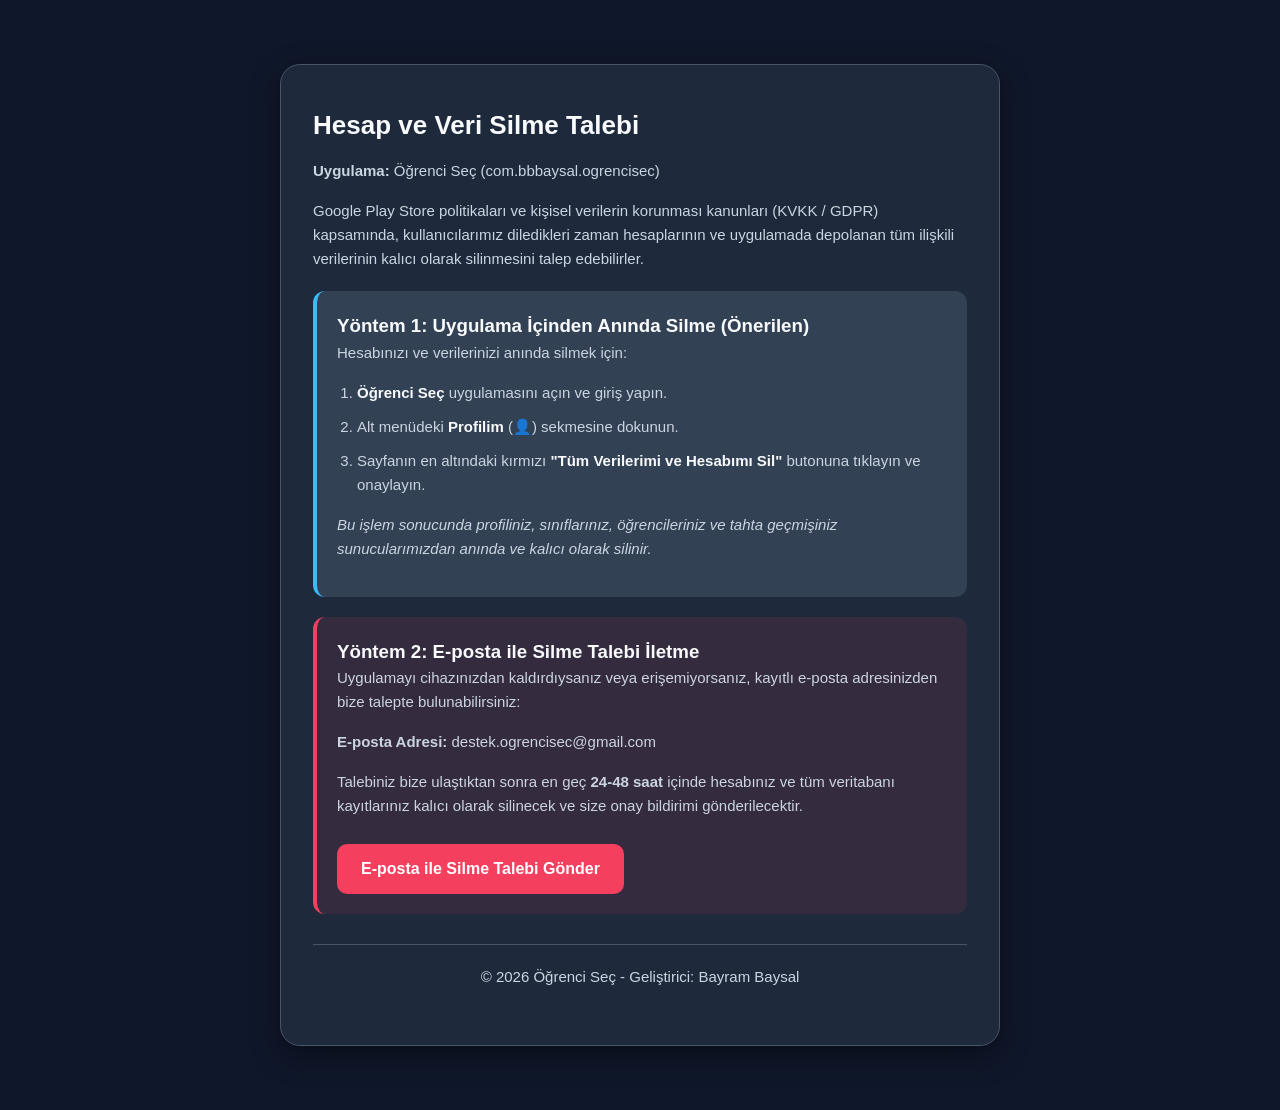
==== delete-account.html @ b52b2b7c "Add files via upload" ====
<!DOCTYPE html>
<html lang="tr">
<head>
    <meta charset="UTF-8">
    <meta name="viewport" content="width=device-width, initial-scale=1.0">
    <title>Hesap ve Veri Silme Talebi - Öğrenci Seç</title>
    <style>
        :root {
            --bg-color: #0f172a;
            --surface-color: #1e293b;
            --card-color: #334155;
            --accent-color: #38bdf8;
            --danger-color: #f43f5e;
            --text-main: #f8fafc;
            --text-muted: #94a3b8;
            --border-color: #475569;
        }

        * {
            box-sizing: border-box;
            margin: 0;
            padding: 0;
            font-family: -apple-system, BlinkMacSystemFont, "Segoe UI", Roboto, Helvetica, Arial, sans-serif;
        }

        body {
            background-color: var(--bg-color);
            color: var(--text-main);
            line-height: 1.6;
            padding: 24px 16px;
        }

        .container {
            max-width: 720px;
            margin: 40px auto;
            background-color: var(--surface-color);
            padding: 40px 32px;
            border-radius: 20px;
            box-shadow: 0 10px 30px rgba(0, 0, 0, 0.4);
            border: 1px solid var(--border-color);
        }

        h1 {
            font-size: 26px;
            color: var(--text-main);
            margin-bottom: 12px;
        }

        p {
            color: #cbd5e1;
            margin-bottom: 16px;
            font-size: 15px;
        }

        .card {
            background-color: var(--card-color);
            border-radius: 12px;
            padding: 20px;
            margin: 20px 0;
            border-left: 4px solid var(--accent-color);
        }

        .card-danger {
            border-left-color: var(--danger-color);
            background-color: rgba(244, 63, 94, 0.1);
        }

        ol {
            margin-left: 20px;
            margin-bottom: 16px;
            color: #cbd5e1;
        }

        li {
            margin-bottom: 10px;
            font-size: 15px;
        }

        li strong {
            color: var(--text-main);
        }

        .btn-email {
            display: inline-block;
            background-color: var(--danger-color);
            color: #fff;
            padding: 12px 24px;
            border-radius: 10px;
            text-decoration: none;
            font-weight: bold;
            margin-top: 10px;
        }

        .btn-email:hover {
            opacity: 0.9;
        }

        footer {
            margin-top: 30px;
            padding-top: 20px;
            border-top: 1px solid var(--border-color);
            color: var(--text-muted);
            font-size: 13px;
            text-align: center;
        }
    </style>
</head>
<body>

<div class="container">
    <h1>Hesap ve Veri Silme Talebi</h1>
    <p><strong>Uygulama:</strong> Öğrenci Seç (<code>com.bbbaysal.ogrencisec</code>)</p>

    <p>Google Play Store politikaları ve kişisel verilerin korunması kanunları (KVKK / GDPR) kapsamında, kullanıcılarımız diledikleri zaman hesaplarının ve uygulamada depolanan tüm ilişkili verilerinin kalıcı olarak silinmesini talep edebilirler.</p>

    <div class="card">
        <h3>Yöntem 1: Uygulama İçinden Anında Silme (Önerilen)</h3>
        <p>Hesabınızı ve verilerinizi anında silmek için:</p>
        <ol>
            <li><strong>Öğrenci Seç</strong> uygulamasını açın ve giriş yapın.</li>
            <li>Alt menüdeki <strong>Profilim</strong> (👤) sekmesine dokunun.</li>
            <li>Sayfanın en altındaki kırmızı <strong>"Tüm Verilerimi ve Hesabımı Sil"</strong> butonuna tıklayın ve onaylayın.</li>
        </ol>
        <p><em>Bu işlem sonucunda profiliniz, sınıflarınız, öğrencileriniz ve tahta geçmişiniz sunucularımızdan anında ve kalıcı olarak silinir.</em></p>
    </div>

    <div class="card card-danger">
        <h3>Yöntem 2: E-posta ile Silme Talebi İletme</h3>
        <p>Uygulamayı cihazınızdan kaldırdıysanız veya erişemiyorsanız, kayıtlı e-posta adresinizden bize talepte bulunabilirsiniz:</p>
        <p><strong>E-posta Adresi:</strong> <code>destek.ogrencisec@gmail.com</code></p>
        <p>Talebiniz bize ulaştıktan sonra en geç <strong>24-48 saat</strong> içinde hesabınız ve tüm veritabanı kayıtlarınız kalıcı olarak silinecek ve size onay bildirimi gönderilecektir.</p>
        
        <a href="mailto:destek.ogrencisec@gmail.com?subject=%C3%96%C4%9Frenci%20Se%C3%A7%20Hesap%20Silme%20Talebi" class="btn-email">E-posta ile Silme Talebi Gönder</a>
    </div>

    <footer>
        <p>&copy; 2026 Öğrenci Seç - Geliştirici: Bayram Baysal</p>
    </footer>
</div>

</body>
</html>
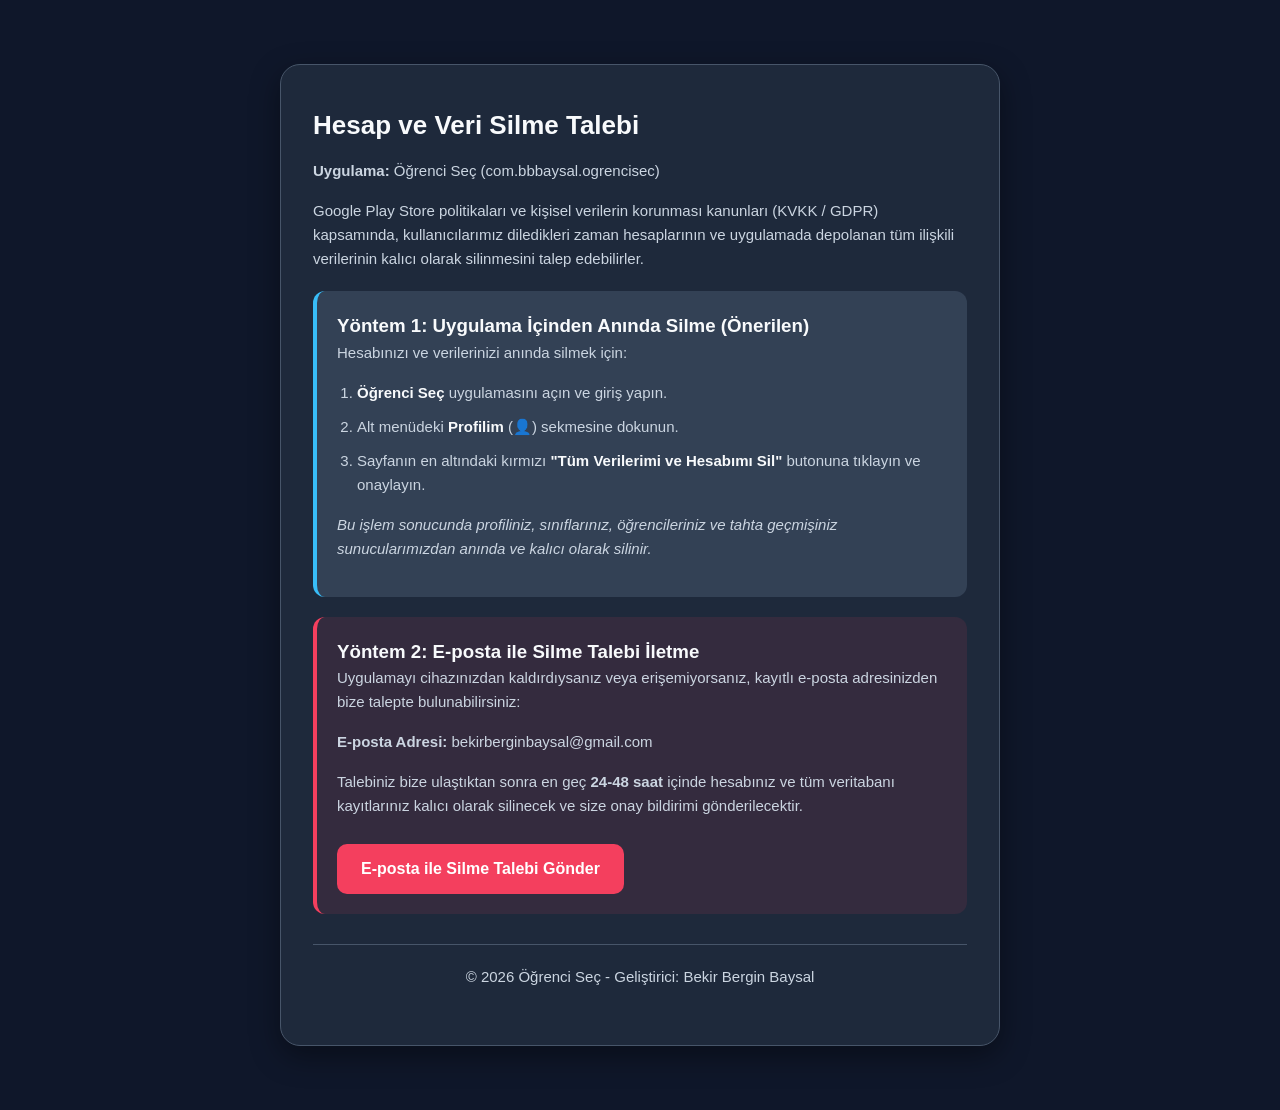
==== commit 3ab4c841: "Update delete-account.html" ====
--- a/delete-account.html
+++ b/delete-account.html
@@ -127,14 +127,14 @@
     <div class="card card-danger">
         <h3>Yöntem 2: E-posta ile Silme Talebi İletme</h3>
         <p>Uygulamayı cihazınızdan kaldırdıysanız veya erişemiyorsanız, kayıtlı e-posta adresinizden bize talepte bulunabilirsiniz:</p>
-        <p><strong>E-posta Adresi:</strong> <code>destek.ogrencisec@gmail.com</code></p>
+        <p><strong>E-posta Adresi:</strong> <code>bekirberginbaysal@gmail.com</code></p>
         <p>Talebiniz bize ulaştıktan sonra en geç <strong>24-48 saat</strong> içinde hesabınız ve tüm veritabanı kayıtlarınız kalıcı olarak silinecek ve size onay bildirimi gönderilecektir.</p>
         
         <a href="mailto:destek.ogrencisec@gmail.com?subject=%C3%96%C4%9Frenci%20Se%C3%A7%20Hesap%20Silme%20Talebi" class="btn-email">E-posta ile Silme Talebi Gönder</a>
     </div>
 
     <footer>
-        <p>&copy; 2026 Öğrenci Seç - Geliştirici: Bayram Baysal</p>
+        <p>&copy; 2026 Öğrenci Seç - Geliştirici: Bekir Bergin Baysal</p>
     </footer>
 </div>
 
